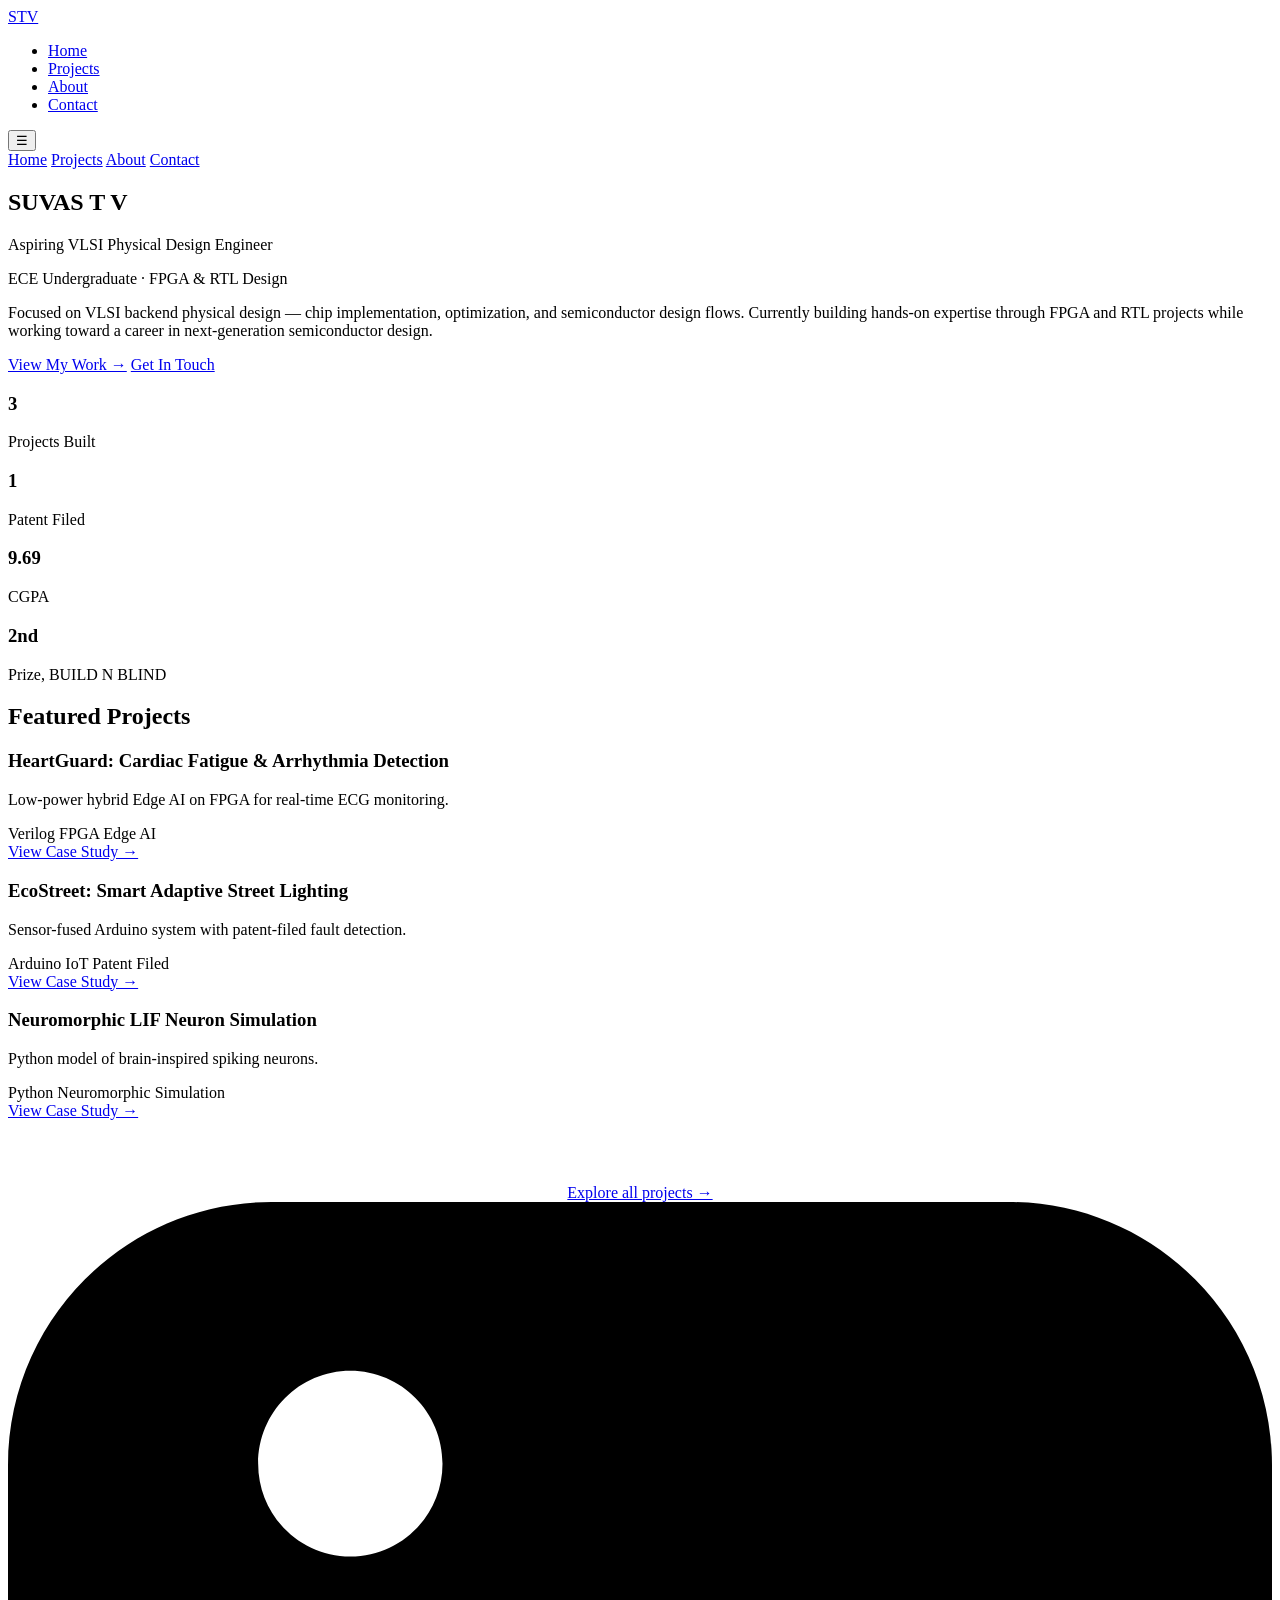
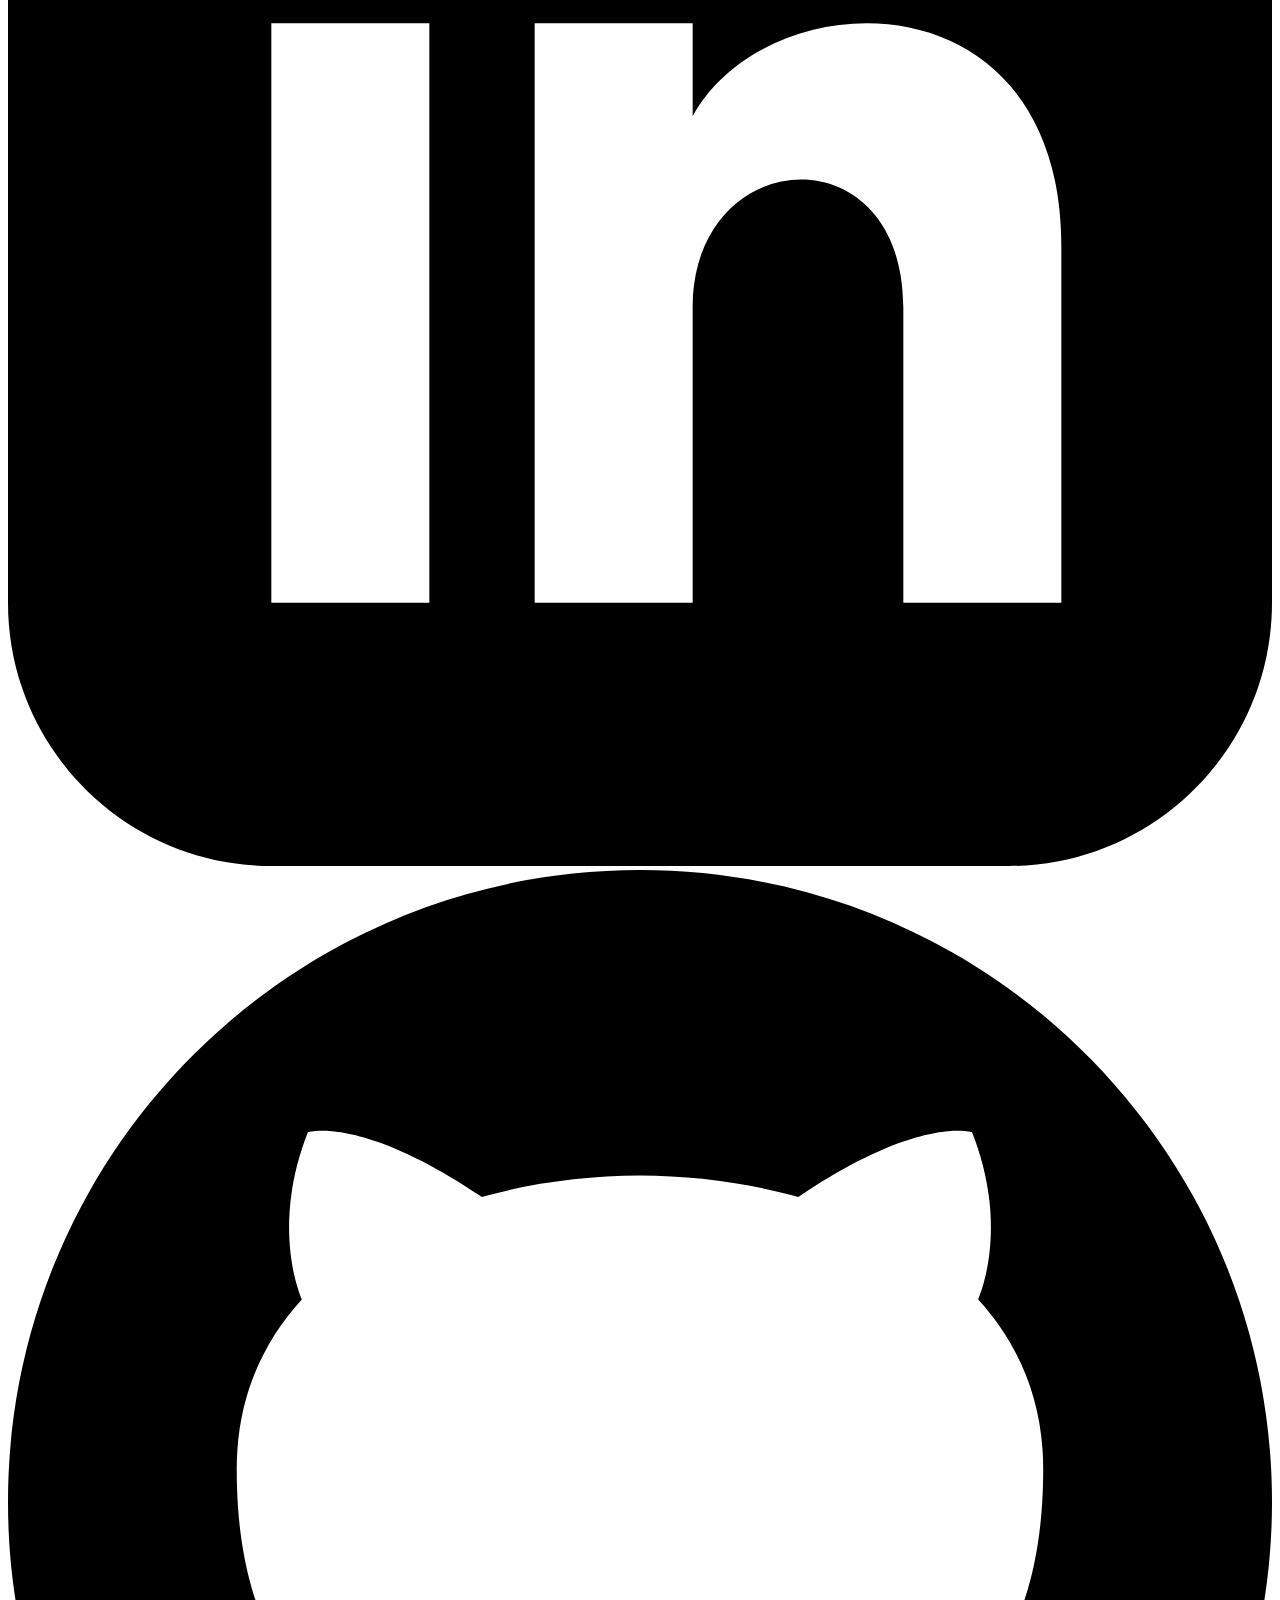
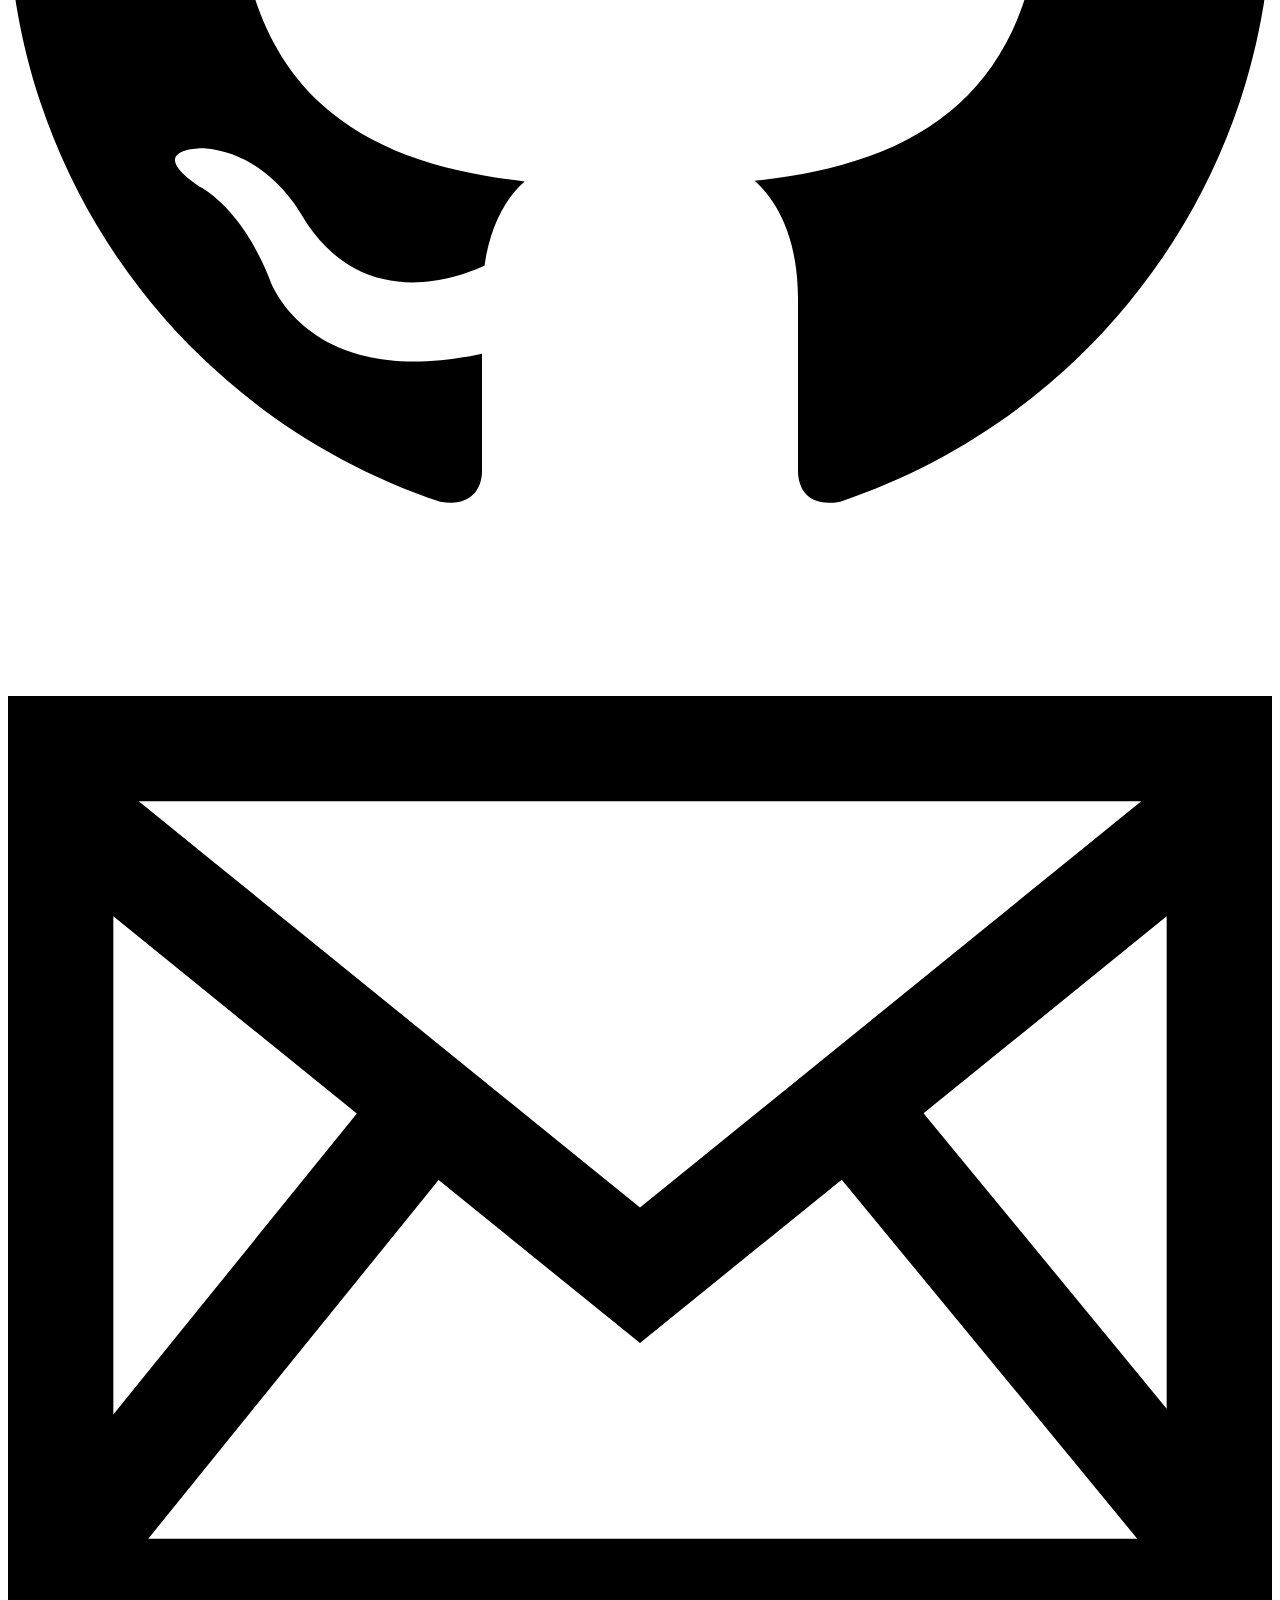
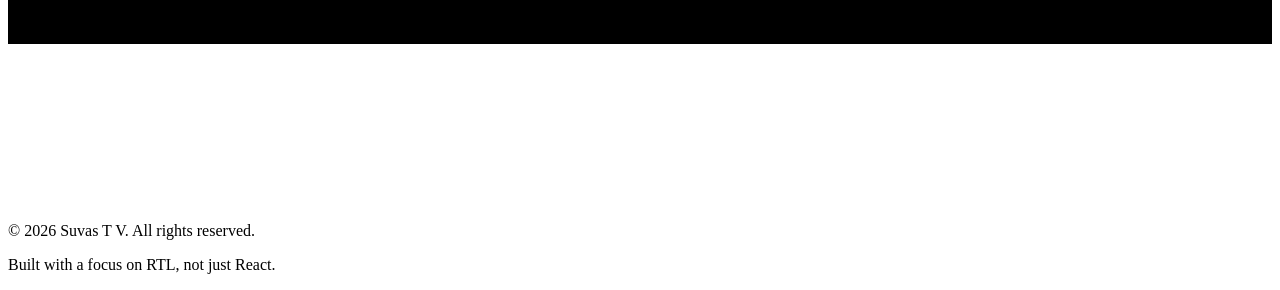
==== index.html @ 76080f71 "Rename eportfolio/index.html to index.html" ====
<!DOCTYPE html>
<html lang="en">
<head>
  <meta charset="UTF-8">
  <meta name="viewport" content="width=device-width, initial-scale=1.0">
  <title>Suvas T V | VLSI Physical Design & FPGA</title>
  <meta name="description" content="Portfolio of Suvas T V, an ECE Undergraduate specializing in VLSI Physical Design, FPGA, and Embedded Systems.">
  <link rel="stylesheet" href="style.css">
  <link rel="icon" type="image/svg+xml" href="data:image/svg+xml,<svg xmlns=%22http://www.w3.org/2000/svg%22 viewBox=%220 0 100 100%22><rect width=%22100%22 height=%22100%22 fill=%22%230a0e27%22/><text x=%2250%22 y=%2250%22 font-family=%22monospace%22 font-size=%2240%22 font-weight=%22bold%22 fill=%22%2300d4ff%22 text-anchor=%22middle%22 dominant-baseline=%22central%22>STV</text></svg>">
</head>
<body>

  <!-- Navbar -->
  <nav class="navbar">
    <div class="container nav-container">
      <a href="index.html" class="logo">STV</a>
      <ul class="nav-links">
        <li><a href="index.html" class="active">Home</a></li>
        <li><a href="projects.html">Projects</a></li>
        <li><a href="about.html">About</a></li>
        <li><a href="contact.html">Contact</a></li>
      </ul>
      <button class="hamburger" aria-label="Toggle menu">☰</button>
    </div>
  </nav>

  <!-- Mobile Menu -->
  <div class="mobile-menu">
    <div class="nav-links">
      <a href="index.html" class="active">Home</a>
      <a href="projects.html">Projects</a>
      <a href="about.html">About</a>
      <a href="contact.html">Contact</a>
    </div>
  </div>

  <!-- Hero Section -->
  <section class="hero">
    <div class="hero-bg"></div>
    <div class="container hero-content">
      <h1>SUVAS T V</h1>
      <p class="subtitle text-cyan mono">Aspiring VLSI Physical Design Engineer</p>
      <p class="tagline">ECE Undergraduate &middot; FPGA &amp; RTL Design</p>
      <p>Focused on VLSI backend physical design &mdash; chip implementation, optimization, and semiconductor design flows. Currently building hands-on expertise through FPGA and RTL projects while working toward a career in next-generation semiconductor design.</p>
      
      <div class="hero-actions">
        <a href="projects.html" class="btn btn-primary">View My Work &rarr;</a>
        <a href="contact.html" class="btn btn-secondary">Get In Touch</a>
      </div>
    </div>
  </section>

  <!-- Stats Strip -->
  <section class="stats-strip">
    <div class="container stats-grid">
      <div class="stat-item">
        <h3>3</h3>
        <p>Projects Built</p>
      </div>
      <div class="stat-item">
        <h3>1</h3>
        <p>Patent Filed</p>
      </div>
      <div class="stat-item">
        <h3>9.69</h3>
        <p>CGPA</p>
      </div>
      <div class="stat-item">
        <h3>2nd</h3>
        <p>Prize, BUILD N BLIND</p>
      </div>
    </div>
  </section>

  <!-- Featured Projects Section -->
  <section class="featured-projects">
    <div class="container">
      <div class="section-header">
        <h2>Featured Projects</h2>
      </div>
      
      <div class="card-grid">
        <!-- Project 1 -->
        <div class="card">
          <h3>HeartGuard: Cardiac Fatigue &amp; Arrhythmia Detection</h3>
          <p>Low-power hybrid Edge AI on FPGA for real-time ECG monitoring.</p>
          <div class="tech-tags">
            <span class="tag">Verilog</span>
            <span class="tag">FPGA</span>
            <span class="tag">Edge AI</span>
          </div>
          <a href="projects.html#heartguard" class="card-link">View Case Study &rarr;</a>
        </div>

        <!-- Project 2 -->
        <div class="card">
          <h3>EcoStreet: Smart Adaptive Street Lighting</h3>
          <p>Sensor-fused Arduino system with patent-filed fault detection.</p>
          <div class="tech-tags">
            <span class="tag">Arduino</span>
            <span class="tag">IoT</span>
            <span class="tag">Patent Filed</span>
          </div>
          <a href="projects.html#ecostreet" class="card-link">View Case Study &rarr;</a>
        </div>

        <!-- Project 3 -->
        <div class="card">
          <h3>Neuromorphic LIF Neuron Simulation</h3>
          <p>Python model of brain-inspired spiking neurons.</p>
          <div class="tech-tags">
            <span class="tag">Python</span>
            <span class="tag">Neuromorphic</span>
            <span class="tag">Simulation</span>
          </div>
          <a href="projects.html#neuromorphic-lif" class="card-link">View Case Study &rarr;</a>
        </div>
      </div>
      
      <div style="text-align: center; margin-top: 4rem;">
        <a href="projects.html" class="btn btn-secondary">Explore all projects &rarr;</a>
      </div>
    </div>
  </section>

  <!-- Footer -->
  <footer>
    <div class="container">
      <div class="footer-icons">
        <a href="https://linkedin.com/in/suvas-tv" target="_blank" rel="noopener noreferrer" aria-label="LinkedIn">
          <svg viewBox="0 0 24 24"><path d="M19 0h-14c-2.761 0-5 2.239-5 5v14c0 2.761 2.239 5 5 5h14c2.762 0 5-2.239 5-5v-14c0-2.761-2.238-5-5-5zm-11 19h-3v-11h3v11zm-1.5-12.268c-.966 0-1.75-.79-1.75-1.764s.784-1.764 1.75-1.764 1.75.79 1.75 1.764-.783 1.764-1.75 1.764zm13.5 12.268h-3v-5.604c0-3.368-4-3.113-4 0v5.604h-3v-11h3v1.765c1.396-2.586 7-2.777 7 2.476v6.759z"/></svg>
        </a>
        <a href="https://github.com/Suvas27" target="_blank" rel="noopener noreferrer" aria-label="GitHub">
          <svg viewBox="0 0 24 24"><path d="M12 0c-6.626 0-12 5.373-12 12 0 5.302 3.438 9.8 8.207 11.387.599.111.793-.261.793-.577v-2.234c-3.338.726-4.033-1.416-4.033-1.416-.546-1.387-1.333-1.756-1.333-1.756-1.089-.745.083-.729.083-.729 1.205.084 1.839 1.237 1.839 1.237 1.07 1.834 2.807 1.304 3.492.997.107-.775.418-1.305.762-1.604-2.665-.305-5.467-1.334-5.467-5.931 0-1.311.469-2.381 1.236-3.221-.124-.303-.535-1.524.117-3.176 0 0 1.008-.322 3.301 1.23.957-.266 1.983-.399 3.003-.404 1.02.005 2.047.138 3.006.404 2.291-1.552 3.297-1.23 3.297-1.23.653 1.653.242 2.874.118 3.176.77.84 1.235 1.911 1.235 3.221 0 4.609-2.807 5.624-5.479 5.921.43.372.823 1.102.823 2.222v3.293c0 .319.192.694.801.576 4.765-1.589 8.199-6.086 8.199-11.386 0-6.627-5.373-12-12-12z"/></svg>
        </a>
        <a href="mailto:tvsuvas@gmail.com" aria-label="Email">
          <svg viewBox="0 0 24 24"><path d="M0 3v18h24v-18h-24zm6.623 7.929l-4.623 5.712v-9.458l4.623 3.746zm-4.141-5.929h19.035l-9.517 7.713-9.518-7.713zm5.694 7.188l3.824 3.099 3.83-3.104 5.612 6.817h-18.779l5.513-6.812zm9.208-1.264l4.616-3.741v9.348l-4.616-5.607z"/></svg>
        </a>
      </div>
      <p>&copy; 2026 Suvas T V. All rights reserved.</p>
      <p class="footer-tagline">Built with a focus on RTL, not just React.</p>
    </div>
  </footer>

  <script src="script.js"></script>
</body>
</html>
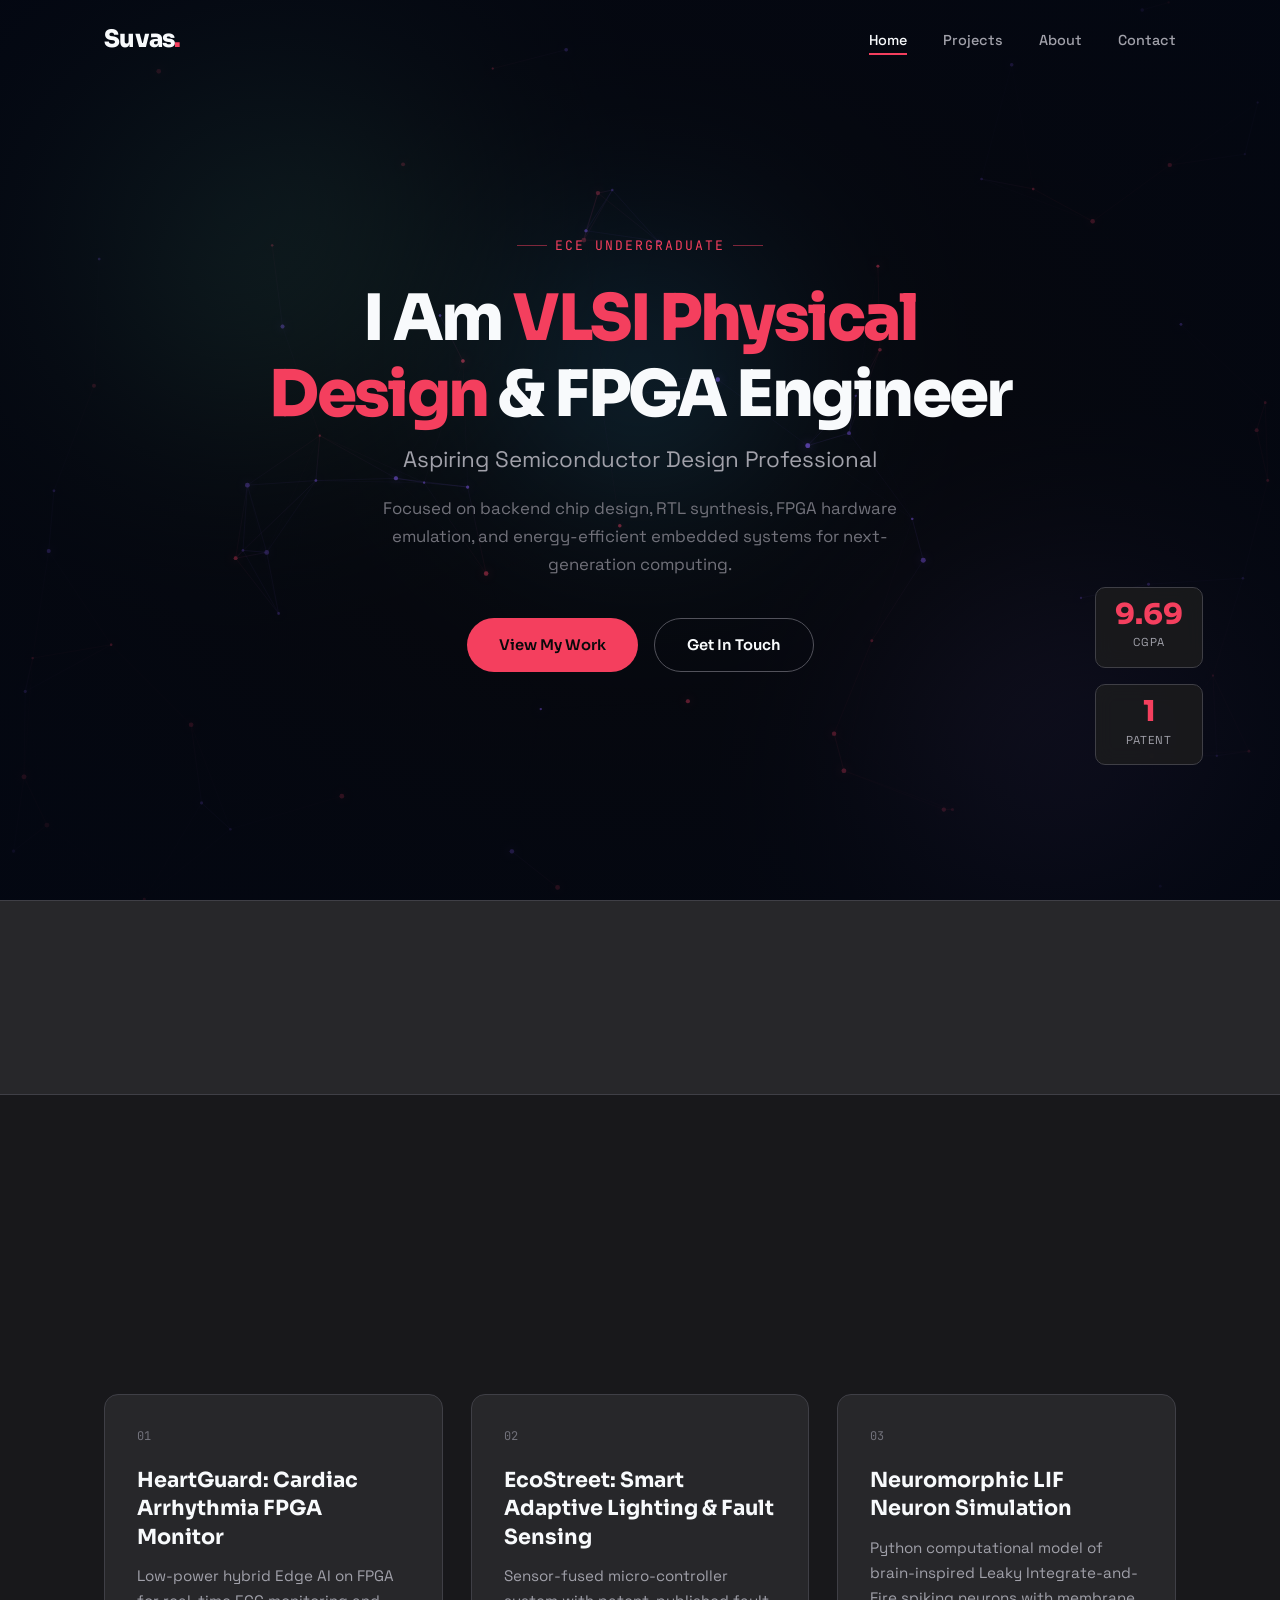
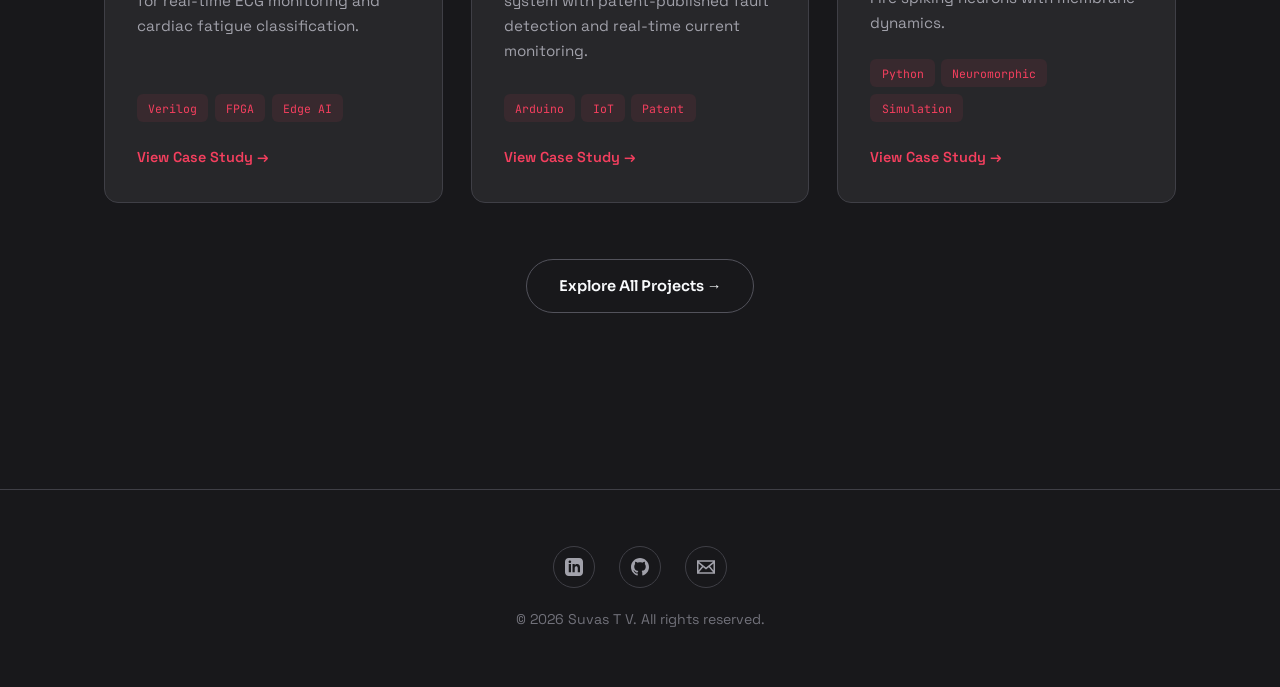
==== commit 1f3e8125: "Add files via upload" ====
--- a/index.html
+++ b/index.html
@@ -3,17 +3,17 @@
 <head>
   <meta charset="UTF-8">
   <meta name="viewport" content="width=device-width, initial-scale=1.0">
-  <title>Suvas T V | VLSI Physical Design & FPGA</title>
-  <meta name="description" content="Portfolio of Suvas T V, an ECE Undergraduate specializing in VLSI Physical Design, FPGA, and Embedded Systems.">
+  <title>Suvas T V | VLSI Physical Design &amp; FPGA Engineer</title>
+  <meta name="description" content="Portfolio of Suvas T V — ECE Undergraduate specializing in VLSI Physical Design, FPGA Emulation, RTL Synthesis, and Embedded Systems.">
   <link rel="stylesheet" href="style.css">
-  <link rel="icon" type="image/svg+xml" href="data:image/svg+xml,<svg xmlns=%22http://www.w3.org/2000/svg%22 viewBox=%220 0 100 100%22><rect width=%22100%22 height=%22100%22 fill=%22%230a0e27%22/><text x=%2250%22 y=%2250%22 font-family=%22monospace%22 font-size=%2240%22 font-weight=%22bold%22 fill=%22%2300d4ff%22 text-anchor=%22middle%22 dominant-baseline=%22central%22>STV</text></svg>">
+  <link rel="icon" type="image/svg+xml" href="data:image/svg+xml,<svg xmlns=%22http://www.w3.org/2000/svg%22 viewBox=%220 0 100 100%22><rect width=%22100%22 height=%22100%22 rx=%2216%22 fill=%22%23030712%22/><text x=%2250%22 y=%2253%22 font-family=%22sans-serif%22 font-size=%2236%22 font-weight=%22800%22 fill=%22%236ee7b7%22 text-anchor=%22middle%22 dominant-baseline=%22central%22>STV</text></svg>">
 </head>
 <body>
 
   <!-- Navbar -->
   <nav class="navbar">
     <div class="container nav-container">
-      <a href="index.html" class="logo">STV</a>
+      <a href="index.html" class="logo">Suvas<em>.</em></a>
       <ul class="nav-links">
         <li><a href="index.html" class="active">Home</a></li>
         <li><a href="projects.html">Projects</a></li>
@@ -36,89 +36,111 @@
 
   <!-- Hero Section -->
   <section class="hero">
-    <div class="hero-bg"></div>
-    <div class="container hero-content">
-      <h1>SUVAS T V</h1>
-      <p class="subtitle text-cyan mono">Aspiring VLSI Physical Design Engineer</p>
-      <p class="tagline">ECE Undergraduate &middot; FPGA &amp; RTL Design</p>
-      <p>Focused on VLSI backend physical design &mdash; chip implementation, optimization, and semiconductor design flows. Currently building hands-on expertise through FPGA and RTL projects while working toward a career in next-generation semiconductor design.</p>
-      
+    <canvas id="particle-canvas"></canvas>
+    <div class="aurora-blob aurora-blob--1"></div>
+    <div class="aurora-blob aurora-blob--2"></div>
+    <div class="aurora-blob aurora-blob--3"></div>
+    <div class="hero-overlay"></div>
+
+    <div class="hero-content">
+      <div class="hero-label">ECE Undergraduate</div>
+      <h1>I Am <span class="highlight">VLSI Physical Design</span> &amp; FPGA Engineer</h1>
+      <p class="subtitle">Aspiring Semiconductor Design Professional</p>
+      <p class="desc">
+        Focused on backend chip design, RTL synthesis, FPGA hardware emulation, and energy-efficient embedded systems for next-generation computing.
+      </p>
       <div class="hero-actions">
-        <a href="projects.html" class="btn btn-primary">View My Work &rarr;</a>
+        <a href="projects.html" class="btn btn-primary">View My Work</a>
         <a href="contact.html" class="btn btn-secondary">Get In Touch</a>
+      </div>
+    </div>
+
+    <!-- Floating Stats Badges -->
+    <div class="hero-floating-stats">
+      <div class="floating-badge">
+        <span class="num">9.69</span>
+        <span class="label">CGPA</span>
+      </div>
+      <div class="floating-badge">
+        <span class="num">1</span>
+        <span class="label">Patent</span>
       </div>
     </div>
   </section>
 
   <!-- Stats Strip -->
   <section class="stats-strip">
-    <div class="container stats-grid">
-      <div class="stat-item">
-        <h3>3</h3>
-        <p>Projects Built</p>
-      </div>
-      <div class="stat-item">
-        <h3>1</h3>
-        <p>Patent Filed</p>
-      </div>
-      <div class="stat-item">
-        <h3>9.69</h3>
-        <p>CGPA</p>
-      </div>
-      <div class="stat-item">
-        <h3>2nd</h3>
-        <p>Prize, BUILD N BLIND</p>
+    <div class="container">
+      <div class="stats-grid">
+        <div class="stat-item reveal">
+          <h3>3</h3>
+          <p>Projects Built</p>
+        </div>
+        <div class="stat-item reveal reveal-delay-1">
+          <h3>1</h3>
+          <p>Patent Published</p>
+        </div>
+        <div class="stat-item reveal reveal-delay-2">
+          <h3>9.69</h3>
+          <p>Academic CGPA</p>
+        </div>
+        <div class="stat-item reveal reveal-delay-3">
+          <h3>2nd</h3>
+          <p>BUILD N BLIND Prize</p>
+        </div>
       </div>
     </div>
   </section>
 
-  <!-- Featured Projects Section -->
+  <!-- Featured Projects -->
   <section class="featured-projects">
     <div class="container">
-      <div class="section-header">
-        <h2>Featured Projects</h2>
+      <div class="section-header reveal">
+        <span class="section-label">Portfolio</span>
+        <h2>Featured <em>Projects</em></h2>
+        <p>Engineering work spanning FPGA acceleration, embedded IoT, and computational neuroscience.</p>
       </div>
-      
+
       <div class="card-grid">
-        <!-- Project 1 -->
-        <div class="card">
-          <h3>HeartGuard: Cardiac Fatigue &amp; Arrhythmia Detection</h3>
-          <p>Low-power hybrid Edge AI on FPGA for real-time ECG monitoring.</p>
+        <div class="card reveal">
+          <span class="card-number">01</span>
+          <h3>HeartGuard: Cardiac Arrhythmia FPGA Monitor</h3>
+          <p>Low-power hybrid Edge AI on FPGA for real-time ECG monitoring and cardiac fatigue classification.</p>
           <div class="tech-tags">
             <span class="tag">Verilog</span>
             <span class="tag">FPGA</span>
             <span class="tag">Edge AI</span>
           </div>
-          <a href="projects.html#heartguard" class="card-link">View Case Study &rarr;</a>
+          <a href="projects.html#heartguard" class="card-link">View Case Study →</a>
         </div>
 
-        <!-- Project 2 -->
-        <div class="card">
-          <h3>EcoStreet: Smart Adaptive Street Lighting</h3>
-          <p>Sensor-fused Arduino system with patent-filed fault detection.</p>
+        <div class="card reveal reveal-delay-1">
+          <span class="card-number">02</span>
+          <h3>EcoStreet: Smart Adaptive Lighting &amp; Fault Sensing</h3>
+          <p>Sensor-fused micro-controller system with patent-published fault detection and real-time current monitoring.</p>
           <div class="tech-tags">
             <span class="tag">Arduino</span>
             <span class="tag">IoT</span>
-            <span class="tag">Patent Filed</span>
+            <span class="tag">Patent</span>
           </div>
-          <a href="projects.html#ecostreet" class="card-link">View Case Study &rarr;</a>
+          <a href="projects.html#ecostreet" class="card-link">View Case Study →</a>
         </div>
 
-        <!-- Project 3 -->
-        <div class="card">
+        <div class="card reveal reveal-delay-2">
+          <span class="card-number">03</span>
           <h3>Neuromorphic LIF Neuron Simulation</h3>
-          <p>Python model of brain-inspired spiking neurons.</p>
+          <p>Python computational model of brain-inspired Leaky Integrate-and-Fire spiking neurons with membrane dynamics.</p>
           <div class="tech-tags">
             <span class="tag">Python</span>
             <span class="tag">Neuromorphic</span>
             <span class="tag">Simulation</span>
           </div>
-          <a href="projects.html#neuromorphic-lif" class="card-link">View Case Study &rarr;</a>
+          <a href="projects.html#neuromorphic-lif" class="card-link">View Case Study →</a>
         </div>
       </div>
-      
-      <div style="text-align: center; margin-top: 4rem;">
-        <a href="projects.html" class="btn btn-secondary">Explore all projects &rarr;</a>
+
+      <div style="text-align: center; margin-top: 3.5rem;" class="reveal">
+        <a href="projects.html" class="btn btn-secondary">Explore All Projects →</a>
       </div>
     </div>
   </section>
@@ -138,7 +160,6 @@
         </a>
       </div>
       <p>&copy; 2026 Suvas T V. All rights reserved.</p>
-      <p class="footer-tagline">Built with a focus on RTL, not just React.</p>
     </div>
   </footer>
 
--- a/style.css
+++ b/style.css
@@ -0,0 +1,1183 @@
+@import url('https://fonts.googleapis.com/css2?family=Sora:wght@300;400;500;600;700;800&family=Space+Grotesk:wght@400;500;600;700&family=JetBrains+Mono:wght@400;500&display=swap');
+
+/* ==========================================================================
+   SUVAS T V — PROFESSIONAL PORTFOLIO DESIGN SYSTEM
+   Graphite & Crimson — Rose + Violet on Deep Zinc
+   ========================================================================== */
+
+:root {
+  --bg-deep: #09090b;
+  --bg-primary: #18181b;
+  --bg-secondary: #27272a;
+  --bg-card: #27272a;
+  --bg-card-hover: #3f3f46;
+
+  --accent: #f43f5e;
+  --accent-hover: #fb7185;
+  --accent-glow: rgba(244, 63, 94, 0.30);
+  --accent-subtle: rgba(244, 63, 94, 0.08);
+  --teal: #8b5cf6;
+  --teal-glow: rgba(139, 92, 246, 0.25);
+
+  --text-primary: #f8fafc;
+  --text-secondary: #a1a1aa;
+  --text-muted: #71717a;
+  --border: #3f3f46;
+  --border-hover: #52525b;
+
+  --font-heading: 'Sora', sans-serif;
+  --font-body: 'Space Grotesk', sans-serif;
+  --font-mono: 'JetBrains Mono', monospace;
+
+  --ease-out-expo: cubic-bezier(0.16, 1, 0.3, 1);
+  --transition-fast: 0.2s var(--ease-out-expo);
+  --transition-med: 0.4s var(--ease-out-expo);
+  --transition-slow: 0.6s var(--ease-out-expo);
+}
+
+/* === RESET === */
+*, *::before, *::after {
+  box-sizing: border-box;
+  margin: 0;
+  padding: 0;
+}
+
+html {
+  scroll-behavior: smooth;
+}
+
+body {
+  background: var(--bg-primary);
+  color: var(--text-primary);
+  font-family: var(--font-body);
+  line-height: 1.65;
+  overflow-x: hidden;
+  -webkit-font-smoothing: antialiased;
+}
+
+h1, h2, h3, h4, h5, h6 {
+  font-family: var(--font-heading);
+  font-weight: 700;
+  line-height: 1.2;
+  color: var(--text-primary);
+}
+
+a {
+  color: var(--accent);
+  text-decoration: none;
+  transition: color var(--transition-fast);
+}
+
+a:hover {
+  color: var(--accent-hover);
+}
+
+img {
+  max-width: 100%;
+  display: block;
+}
+
+/* === LAYOUT === */
+.container {
+  max-width: 1120px;
+  margin: 0 auto;
+  padding: 0 1.5rem;
+}
+
+section {
+  padding: 6rem 0;
+}
+
+/* === SCROLL REVEAL ANIMATIONS === */
+.reveal {
+  opacity: 0;
+  transform: translateY(40px);
+  transition: opacity 0.7s var(--ease-out-expo), transform 0.7s var(--ease-out-expo);
+}
+
+.reveal.visible {
+  opacity: 1;
+  transform: translateY(0);
+}
+
+.reveal-delay-1 { transition-delay: 0.1s; }
+.reveal-delay-2 { transition-delay: 0.2s; }
+.reveal-delay-3 { transition-delay: 0.3s; }
+.reveal-delay-4 { transition-delay: 0.4s; }
+
+/* === NAVBAR === */
+.navbar {
+  position: fixed;
+  top: 0;
+  width: 100%;
+  z-index: 1000;
+  padding: 1.25rem 0;
+  background: transparent;
+  transition: all var(--transition-med);
+}
+
+.navbar.scrolled {
+  padding: 0.85rem 0;
+  background: rgba(13, 13, 13, 0.92);
+  backdrop-filter: blur(20px);
+  -webkit-backdrop-filter: blur(20px);
+  border-bottom: 1px solid var(--border);
+}
+
+.nav-container {
+  display: flex;
+  justify-content: space-between;
+  align-items: center;
+}
+
+.logo {
+  font-family: var(--font-heading);
+  font-size: 1.5rem;
+  font-weight: 800;
+  color: var(--text-primary);
+  letter-spacing: -0.03em;
+}
+
+.logo em {
+  color: var(--accent);
+  font-style: normal;
+}
+
+.nav-links {
+  display: flex;
+  gap: 2.25rem;
+  list-style: none;
+  align-items: center;
+}
+
+.nav-links a {
+  color: var(--text-secondary);
+  font-size: 0.9rem;
+  font-weight: 500;
+  position: relative;
+  padding: 0.3rem 0;
+  transition: color var(--transition-fast);
+}
+
+.nav-links a::after {
+  content: '';
+  position: absolute;
+  bottom: -2px;
+  left: 0;
+  width: 0;
+  height: 2px;
+  background: var(--accent);
+  transition: width var(--transition-med);
+}
+
+.nav-links a:hover,
+.nav-links a.active {
+  color: var(--text-primary);
+}
+
+.nav-links a:hover::after,
+.nav-links a.active::after {
+  width: 100%;
+}
+
+.hamburger {
+  display: none;
+  cursor: pointer;
+  background: none;
+  border: 1px solid var(--border);
+  color: var(--text-primary);
+  font-size: 1.4rem;
+  padding: 0.35rem 0.7rem;
+  border-radius: 6px;
+}
+
+/* === HERO === */
+.hero {
+  position: relative;
+  min-height: 100vh;
+  display: flex;
+  align-items: center;
+  justify-content: center;
+  text-align: center;
+  overflow: hidden;
+  background: var(--bg-deep);
+}
+
+#particle-canvas {
+  position: absolute;
+  top: 0;
+  left: 0;
+  width: 100%;
+  height: 100%;
+  z-index: 0;
+}
+
+/* Aurora gradient blobs */
+.aurora-blob {
+  position: absolute;
+  border-radius: 50%;
+  filter: blur(100px);
+  opacity: 0.35;
+  z-index: 0;
+  pointer-events: none;
+}
+
+.aurora-blob--1 {
+  width: 600px;
+  height: 600px;
+  background: radial-gradient(circle, #6ee7b7, transparent 70%);
+  top: -10%;
+  left: -5%;
+  animation: auroraFloat1 12s ease-in-out infinite alternate;
+}
+
+.aurora-blob--2 {
+  width: 500px;
+  height: 500px;
+  background: radial-gradient(circle, #c084fc, transparent 70%);
+  bottom: -15%;
+  right: -5%;
+  animation: auroraFloat2 14s ease-in-out infinite alternate;
+}
+
+.aurora-blob--3 {
+  width: 400px;
+  height: 400px;
+  background: radial-gradient(circle, #38bdf8, transparent 70%);
+  top: 40%;
+  left: 50%;
+  transform: translate(-50%, -50%);
+  animation: auroraFloat3 10s ease-in-out infinite alternate;
+}
+
+@keyframes auroraFloat1 {
+  0% { transform: translate(0, 0) scale(1); opacity: 0.3; }
+  50% { transform: translate(80px, 40px) scale(1.15); opacity: 0.45; }
+  100% { transform: translate(-30px, 80px) scale(0.95); opacity: 0.25; }
+}
+
+@keyframes auroraFloat2 {
+  0% { transform: translate(0, 0) scale(1); opacity: 0.25; }
+  50% { transform: translate(-60px, -50px) scale(1.2); opacity: 0.4; }
+  100% { transform: translate(40px, -20px) scale(0.9); opacity: 0.3; }
+}
+
+@keyframes auroraFloat3 {
+  0% { transform: translate(-50%, -50%) scale(1); opacity: 0.2; }
+  50% { transform: translate(-40%, -60%) scale(1.3); opacity: 0.35; }
+  100% { transform: translate(-60%, -45%) scale(0.85); opacity: 0.15; }
+}
+
+.hero-overlay {
+  position: absolute;
+  inset: 0;
+  background: radial-gradient(ellipse at center, rgba(3,7,18,0.2) 0%, rgba(3,7,18,0.75) 65%, rgba(3,7,18,0.95) 100%);
+  z-index: 1;
+}
+
+.hero-content {
+  position: relative;
+  z-index: 2;
+  max-width: 760px;
+}
+
+.hero-label {
+  display: inline-flex;
+  align-items: center;
+  gap: 0.5rem;
+  font-family: var(--font-mono);
+  font-size: 0.82rem;
+  color: var(--accent);
+  text-transform: uppercase;
+  letter-spacing: 2px;
+  margin-bottom: 1.5rem;
+  opacity: 0;
+  animation: fadeInUp 0.8s var(--ease-out-expo) 0.3s forwards;
+}
+
+.hero-label::before,
+.hero-label::after {
+  content: '';
+  width: 30px;
+  height: 1px;
+  background: var(--accent);
+  opacity: 0.5;
+}
+
+.hero h1 {
+  font-size: 4rem;
+  font-weight: 800;
+  letter-spacing: -0.04em;
+  margin-bottom: 0.5rem;
+  opacity: 0;
+  animation: fadeInUp 0.8s var(--ease-out-expo) 0.5s forwards;
+}
+
+.hero h1 .highlight {
+  color: var(--accent);
+}
+
+.hero .subtitle {
+  font-size: 1.4rem;
+  color: var(--text-secondary);
+  font-weight: 400;
+  margin-bottom: 1rem;
+  opacity: 0;
+  animation: fadeInUp 0.8s var(--ease-out-expo) 0.65s forwards;
+}
+
+.hero .desc {
+  font-size: 1.05rem;
+  color: var(--text-muted);
+  max-width: 580px;
+  margin: 0 auto 2.5rem;
+  opacity: 0;
+  animation: fadeInUp 0.8s var(--ease-out-expo) 0.8s forwards;
+}
+
+.hero-actions {
+  display: flex;
+  gap: 1rem;
+  justify-content: center;
+  flex-wrap: wrap;
+  opacity: 0;
+  animation: fadeInUp 0.8s var(--ease-out-expo) 0.95s forwards;
+}
+
+@keyframes fadeInUp {
+  from { opacity: 0; transform: translateY(30px); }
+  to { opacity: 1; transform: translateY(0); }
+}
+
+/* Hero floating badge decoration */
+.hero-floating-stats {
+  position: absolute;
+  z-index: 2;
+  display: flex;
+  flex-direction: column;
+  gap: 1rem;
+  right: 6%;
+  bottom: 15%;
+  opacity: 0;
+  animation: fadeInUp 0.8s var(--ease-out-expo) 1.2s forwards;
+}
+
+.floating-badge {
+  background: rgba(30, 30, 30, 0.75);
+  backdrop-filter: blur(10px);
+  border: 1px solid var(--border);
+  border-radius: 10px;
+  padding: 0.75rem 1.2rem;
+  text-align: center;
+  min-width: 100px;
+}
+
+.floating-badge .num {
+  font-family: var(--font-heading);
+  font-size: 1.8rem;
+  font-weight: 800;
+  color: var(--accent);
+  display: block;
+  line-height: 1;
+}
+
+.floating-badge .label {
+  font-size: 0.72rem;
+  color: var(--text-secondary);
+  text-transform: uppercase;
+  letter-spacing: 1px;
+}
+
+/* === BUTTONS === */
+.btn {
+  display: inline-flex;
+  align-items: center;
+  justify-content: center;
+  gap: 0.5rem;
+  padding: 0.85rem 2rem;
+  font-family: var(--font-heading);
+  font-size: 0.92rem;
+  font-weight: 600;
+  border-radius: 50px;
+  cursor: pointer;
+  transition: all var(--transition-fast);
+  border: none;
+}
+
+.btn-primary {
+  background: var(--accent);
+  color: var(--bg-deep);
+}
+
+.btn-primary:hover {
+  background: var(--accent-hover);
+  color: var(--bg-deep);
+  transform: translateY(-2px);
+  box-shadow: 0 10px 30px var(--accent-glow);
+}
+
+.btn-secondary {
+  background: transparent;
+  color: var(--text-primary);
+  border: 1.5px solid var(--border-hover);
+}
+
+.btn-secondary:hover {
+  border-color: var(--accent);
+  color: var(--accent);
+  transform: translateY(-2px);
+}
+
+/* === STATS STRIP === */
+.stats-strip {
+  background: var(--bg-secondary);
+  border-top: 1px solid var(--border);
+  border-bottom: 1px solid var(--border);
+  padding: 3.5rem 0;
+}
+
+.stats-grid {
+  display: grid;
+  grid-template-columns: repeat(4, 1fr);
+  gap: 2rem;
+}
+
+.stat-item {
+  text-align: center;
+  position: relative;
+}
+
+.stat-item::after {
+  content: '';
+  position: absolute;
+  right: 0;
+  top: 15%;
+  height: 70%;
+  width: 1px;
+  background: var(--border);
+}
+
+.stat-item:last-child::after {
+  display: none;
+}
+
+.stat-item h3 {
+  font-size: 2.8rem;
+  font-weight: 800;
+  color: var(--accent);
+  letter-spacing: -0.03em;
+}
+
+.stat-item p {
+  font-size: 0.88rem;
+  color: var(--text-secondary);
+  margin-top: 0.25rem;
+}
+
+/* === SECTION HEADERS === */
+.section-header {
+  margin-bottom: 3.5rem;
+}
+
+.section-label {
+  font-family: var(--font-mono);
+  font-size: 0.82rem;
+  color: var(--accent);
+  text-transform: uppercase;
+  letter-spacing: 2px;
+  margin-bottom: 0.75rem;
+  display: block;
+}
+
+.section-header h2 {
+  font-size: 2.5rem;
+  margin-bottom: 0.6rem;
+}
+
+.section-header h1 {
+  font-size: 3rem;
+  margin-bottom: 0.6rem;
+  letter-spacing: -0.03em;
+}
+
+.section-header h1 em {
+  font-style: normal;
+  color: var(--accent);
+}
+
+.section-header .subtitle {
+  color: var(--text-secondary);
+  font-size: 1.05rem;
+  max-width: 700px;
+}
+
+section.section-header {
+  padding-top: 8rem;
+  padding-bottom: 2rem;
+}
+
+.section-header h2 em {
+  font-style: normal;
+  color: var(--accent);
+}
+
+.section-header p {
+  color: var(--text-secondary);
+  font-size: 1.05rem;
+  max-width: 580px;
+}
+
+/* === PROJECT CARDS === */
+.card-grid {
+  display: grid;
+  grid-template-columns: repeat(auto-fit, minmax(330px, 1fr));
+  gap: 1.75rem;
+}
+
+.card {
+  background: var(--bg-card);
+  border: 1px solid var(--border);
+  border-radius: 14px;
+  padding: 2rem;
+  display: flex;
+  flex-direction: column;
+  transition: all var(--transition-med);
+  position: relative;
+  overflow: hidden;
+}
+
+.card::before {
+  content: '';
+  position: absolute;
+  top: 0;
+  left: 0;
+  right: 0;
+  height: 3px;
+  background: linear-gradient(90deg, var(--accent), var(--teal));
+  transform: scaleX(0);
+  transform-origin: left;
+  transition: transform var(--transition-med);
+}
+
+.card:hover {
+  transform: translateY(-6px);
+  background: var(--bg-card-hover);
+  border-color: var(--border-hover);
+  box-shadow: 0 20px 50px -15px rgba(0, 0, 0, 0.6);
+}
+
+.card:hover::before {
+  transform: scaleX(1);
+}
+
+.card-number {
+  font-family: var(--font-mono);
+  font-size: 0.75rem;
+  color: var(--text-muted);
+  margin-bottom: 1.25rem;
+}
+
+.card h3 {
+  font-size: 1.3rem;
+  margin-bottom: 0.75rem;
+  line-height: 1.35;
+}
+
+.card p {
+  color: var(--text-secondary);
+  font-size: 0.95rem;
+  margin-bottom: 1.5rem;
+  flex-grow: 1;
+}
+
+.tech-tags {
+  display: flex;
+  flex-wrap: wrap;
+  gap: 0.4rem;
+  margin-bottom: 1.5rem;
+}
+
+.tag {
+  font-family: var(--font-mono);
+  font-size: 0.72rem;
+  background: var(--accent-subtle);
+  color: var(--accent);
+  padding: 0.3rem 0.7rem;
+  border-radius: 6px;
+}
+
+.card-link {
+  font-weight: 600;
+  font-size: 0.9rem;
+  display: inline-flex;
+  align-items: center;
+  gap: 0.4rem;
+  transition: gap var(--transition-fast);
+}
+
+.card-link:hover {
+  gap: 0.65rem;
+}
+
+/* === PROJECT CASE STUDY === */
+.project-case-study {
+  padding: 0 0 2rem;
+  position: relative;
+}
+
+.project-case-study > .container {
+  background: var(--bg-card);
+  border: 1px solid var(--border);
+  border-radius: 16px;
+  padding: 3rem;
+}
+
+.project-case-study .status-badge {
+  display: inline-flex;
+  align-items: center;
+  gap: 0.4rem;
+  font-size: 0.82rem;
+  font-weight: 500;
+  padding: 0.35rem 0.85rem;
+  border-radius: 20px;
+  background: var(--accent-subtle);
+  color: var(--teal);
+  margin-bottom: 1.25rem;
+}
+
+.project-case-study h2 {
+  font-size: 2.1rem;
+  margin-bottom: 0.4rem;
+}
+
+.project-case-study .subtitle {
+  font-size: 1.1rem;
+  color: var(--accent);
+  margin-bottom: 2rem;
+  font-weight: 500;
+}
+
+.project-content {
+  display: grid;
+  grid-template-columns: 5fr 3fr;
+  gap: 3rem;
+}
+
+.project-text h3 {
+  font-size: 1.15rem;
+  margin-bottom: 0.85rem;
+  padding-bottom: 0.5rem;
+  border-bottom: 1px solid var(--border);
+}
+
+.project-text p {
+  color: var(--text-secondary);
+  margin-bottom: 1.5rem;
+}
+
+.project-text ul {
+  list-style: none;
+  margin-bottom: 2rem;
+}
+
+.project-text ul li {
+  position: relative;
+  padding-left: 1.5rem;
+  margin-bottom: 0.75rem;
+  color: var(--text-secondary);
+}
+
+.project-text ul li::before {
+  content: '→';
+  position: absolute;
+  left: 0;
+  color: var(--accent);
+}
+
+.stat-grid-small {
+  display: grid;
+  grid-template-columns: 1fr 1fr;
+  gap: 0.75rem;
+  margin-bottom: 1.5rem;
+}
+
+.stat-box {
+  background: var(--bg-secondary);
+  border: 1px solid var(--border);
+  border-radius: 10px;
+  padding: 1rem;
+  text-align: center;
+}
+
+.stat-box h4,
+.stat-box .stat-number {
+  font-size: 1.4rem;
+  color: var(--accent);
+  font-weight: 700;
+  font-family: var(--font-heading);
+  display: block;
+}
+
+.stat-box p,
+.stat-box .stat-label {
+  font-size: 0.72rem;
+  color: var(--text-muted);
+  text-transform: uppercase;
+  letter-spacing: 0.5px;
+  display: block;
+  margin-top: 0.2rem;
+}
+
+.tools-list {
+  background: var(--bg-secondary);
+  border: 1px solid var(--border);
+  border-radius: 10px;
+  padding: 1rem;
+  font-size: 0.88rem;
+  color: var(--text-secondary);
+  line-height: 1.8;
+}
+
+.patent-box {
+  background: var(--accent-subtle);
+  border: 1px solid var(--accent);
+  border-radius: 10px;
+  padding: 1.1rem 1.25rem;
+  margin-top: 1.25rem;
+  font-size: 0.92rem;
+}
+
+.project-actions {
+  display: flex;
+  gap: 0.75rem;
+  flex-wrap: wrap;
+}
+
+/* === ABOUT: TIMELINE === */
+.about-header {
+  padding-top: 8rem;
+}
+
+.about-header h1 {
+  font-size: 3rem;
+}
+
+.about-header p {
+  color: var(--text-secondary);
+  font-size: 1.08rem;
+  margin-bottom: 1rem;
+  max-width: 780px;
+  line-height: 1.75;
+}
+
+.timeline {
+  margin-top: 2.5rem;
+  border-left: 2px solid var(--border);
+  padding-left: 2rem;
+}
+
+.timeline-item {
+  position: relative;
+  margin-bottom: 2rem;
+  background: var(--bg-card);
+  border: 1px solid var(--border);
+  border-radius: 12px;
+  padding: 1.5rem;
+  transition: all var(--transition-med);
+}
+
+.timeline-item:hover {
+  border-color: var(--border-hover);
+  transform: translateX(4px);
+}
+
+.timeline-item::before {
+  content: '';
+  position: absolute;
+  left: -2.6rem;
+  top: 1.5rem;
+  width: 12px;
+  height: 12px;
+  border-radius: 50%;
+  background: var(--bg-primary);
+  border: 3px solid var(--accent);
+  box-shadow: 0 0 0 4px var(--accent-subtle);
+}
+
+.timeline-item .date,
+.timeline-item .timeline-date {
+  font-family: var(--font-mono);
+  font-size: 0.82rem;
+  color: var(--accent);
+  font-weight: 500;
+  margin-bottom: 0.3rem;
+}
+
+.timeline-item h4,
+.timeline-item h3 {
+  font-size: 1.15rem;
+  margin-bottom: 0.25rem;
+}
+
+.timeline-item p {
+  color: var(--text-secondary);
+  font-size: 0.95rem;
+}
+
+/* === SKILLS === */
+.skills-grid {
+  display: grid;
+  grid-template-columns: 1fr 1fr;
+  gap: 1.5rem;
+  margin-top: 2.5rem;
+}
+
+.skill-category {
+  background: var(--bg-card);
+  border: 1px solid var(--border);
+  border-radius: 14px;
+  padding: 2rem;
+}
+
+.skill-category h3 {
+  font-size: 1.15rem;
+  margin-bottom: 1.5rem;
+  padding-bottom: 0.5rem;
+  border-bottom: 1px solid var(--border);
+}
+
+.skill-item {
+  margin-bottom: 1.25rem;
+}
+
+.skill-info {
+  display: flex;
+  justify-content: space-between;
+  font-size: 0.88rem;
+  font-weight: 500;
+  margin-bottom: 0.45rem;
+}
+
+.skill-info span:last-child {
+  color: var(--text-muted);
+  font-family: var(--font-mono);
+  font-size: 0.82rem;
+}
+
+.skill-bar {
+  height: 6px;
+  background: var(--bg-secondary);
+  border-radius: 3px;
+  overflow: hidden;
+}
+
+.skill-fill {
+  height: 100%;
+  background: linear-gradient(90deg, var(--accent), var(--teal));
+  width: 0;
+  border-radius: 3px;
+  transition: width 1.2s var(--ease-out-expo);
+}
+
+/* === CONTACT === */
+.contact-container {
+  display: grid;
+  grid-template-columns: 1fr 1fr;
+  gap: 4rem;
+  padding-top: 8rem;
+}
+
+.contact-info h1 {
+  font-size: 3rem;
+  margin-bottom: 0.5rem;
+}
+
+.contact-info > p {
+  color: var(--text-secondary);
+  font-size: 1.1rem;
+  margin-bottom: 2.5rem;
+}
+
+.contact-list {
+  list-style: none;
+  margin-bottom: 2.5rem;
+}
+
+.contact-list li {
+  margin-bottom: 0.85rem;
+  display: flex;
+  align-items: center;
+  gap: 1rem;
+  font-size: 1rem;
+  padding: 0.85rem 1.25rem;
+  background: var(--bg-card);
+  border: 1px solid var(--border);
+  border-radius: 10px;
+  transition: all var(--transition-fast);
+}
+
+.contact-list li:hover {
+  border-color: var(--border-hover);
+}
+
+.contact-list li svg {
+  width: 20px;
+  height: 20px;
+  fill: var(--accent);
+  flex-shrink: 0;
+}
+
+.contact-list li a, .contact-list li span {
+  color: var(--text-primary);
+}
+
+.contact-form {
+  background: var(--bg-card);
+  border: 1px solid var(--border);
+  border-radius: 16px;
+  padding: 2.5rem;
+}
+
+.contact-form h3 {
+  margin-bottom: 1.75rem;
+}
+
+.form-group {
+  margin-bottom: 1.25rem;
+}
+
+.form-group label {
+  display: block;
+  font-size: 0.85rem;
+  font-weight: 600;
+  color: var(--text-secondary);
+  margin-bottom: 0.4rem;
+}
+
+.form-group input,
+.form-group textarea {
+  width: 100%;
+  padding: 0.8rem 1rem;
+  background: var(--bg-secondary);
+  border: 1px solid var(--border);
+  border-radius: 8px;
+  color: var(--text-primary);
+  font-family: var(--font-body);
+  font-size: 0.95rem;
+  transition: border-color var(--transition-fast), box-shadow var(--transition-fast);
+}
+
+.form-group input:focus,
+.form-group textarea:focus {
+  outline: none;
+  border-color: var(--accent);
+  box-shadow: 0 0 0 3px var(--accent-subtle);
+}
+
+.form-group textarea {
+  resize: vertical;
+  min-height: 120px;
+}
+
+.success-message {
+  display: none;
+  margin-top: 1rem;
+  padding: 1rem;
+  background: rgba(45, 212, 168, 0.08);
+  border: 1px solid var(--teal);
+  color: var(--teal);
+  border-radius: 8px;
+  font-size: 0.9rem;
+}
+
+.success-message.show {
+  display: block;
+}
+
+/* === MODAL === */
+.modal-overlay {
+  position: fixed;
+  inset: 0;
+  background: rgba(0, 0, 0, 0.88);
+  backdrop-filter: blur(10px);
+  z-index: 2000;
+  display: flex;
+  justify-content: center;
+  align-items: center;
+  opacity: 0;
+  visibility: hidden;
+  transition: all var(--transition-med);
+}
+
+.modal-overlay.active {
+  opacity: 1;
+  visibility: visible;
+}
+
+.modal-close {
+  position: absolute;
+  top: 1.5rem;
+  right: 1.5rem;
+  background: var(--bg-card);
+  border: 1px solid var(--border);
+  color: var(--text-primary);
+  font-size: 1.3rem;
+  width: 44px;
+  height: 44px;
+  border-radius: 50%;
+  cursor: pointer;
+  display: flex;
+  align-items: center;
+  justify-content: center;
+  transition: all var(--transition-fast);
+}
+
+.modal-close:hover {
+  border-color: var(--accent);
+  color: var(--accent);
+}
+
+.modal-content {
+  width: 90%;
+  max-width: 960px;
+}
+
+.modal-images {
+  display: flex;
+  overflow-x: auto;
+  gap: 2rem;
+  padding-bottom: 1rem;
+}
+
+.modal-image-container {
+  flex: 0 0 100%;
+  display: flex;
+  flex-direction: column;
+  align-items: center;
+}
+
+.modal-image-container img {
+  max-width: 100%;
+  max-height: 70vh;
+  object-fit: contain;
+  border-radius: 10px;
+  border: 1px solid var(--border);
+}
+
+.modal-caption {
+  margin-top: 1rem;
+  color: var(--text-secondary);
+  font-size: 0.88rem;
+  text-align: center;
+  background: var(--bg-card);
+  padding: 0.5rem 1.25rem;
+  border-radius: 20px;
+  border: 1px solid var(--border);
+}
+
+/* === FOOTER === */
+footer {
+  text-align: center;
+  padding: 3.5rem 0;
+  border-top: 1px solid var(--border);
+  margin-top: 5rem;
+}
+
+.footer-icons {
+  display: flex;
+  justify-content: center;
+  gap: 1.5rem;
+  margin-bottom: 1.25rem;
+}
+
+.footer-icons a {
+  width: 42px;
+  height: 42px;
+  display: flex;
+  align-items: center;
+  justify-content: center;
+  border: 1px solid var(--border);
+  border-radius: 50%;
+  transition: all var(--transition-fast);
+}
+
+.footer-icons a svg {
+  width: 18px;
+  height: 18px;
+  fill: var(--text-secondary);
+  transition: fill var(--transition-fast);
+}
+
+.footer-icons a:hover {
+  border-color: var(--accent);
+  transform: translateY(-3px);
+}
+
+.footer-icons a:hover svg {
+  fill: var(--accent);
+}
+
+footer p {
+  color: var(--text-muted);
+  font-size: 0.88rem;
+}
+
+/* === MOBILE MENU === */
+.mobile-menu {
+  position: fixed;
+  inset: 0;
+  background: var(--bg-deep);
+  z-index: 999;
+  display: flex;
+  flex-direction: column;
+  justify-content: center;
+  align-items: center;
+  opacity: 0;
+  visibility: hidden;
+  transition: all var(--transition-med);
+}
+
+.mobile-menu.open {
+  opacity: 1;
+  visibility: visible;
+}
+
+.mobile-menu .nav-links {
+  flex-direction: column;
+  text-align: center;
+  gap: 2.5rem;
+}
+
+.mobile-menu .nav-links a {
+  font-size: 1.5rem;
+}
+
+/* === RESPONSIVE === */
+@media (max-width: 1024px) {
+  .hero h1 { font-size: 3.2rem; }
+  .stats-grid { grid-template-columns: repeat(2, 1fr); }
+  .stat-item:nth-child(2)::after { display: none; }
+  .skills-grid { grid-template-columns: 1fr; }
+  .contact-container { grid-template-columns: 1fr; gap: 3rem; }
+  .hero-floating-stats { display: none; }
+}
+
+@media (max-width: 768px) {
+  .nav-links { display: none; }
+  .hamburger { display: block; z-index: 1001; }
+  .hero h1 { font-size: 2.5rem; }
+  .hero .subtitle { font-size: 1.15rem; }
+  .project-content { grid-template-columns: 1fr; }
+  .project-case-study { padding: 1.75rem; }
+  section { padding: 4rem 0; }
+  .section-header h2 { font-size: 2rem; }
+  .about-header h1 { font-size: 2.5rem; }
+}
+
+@media (max-width: 480px) {
+  .stats-grid { grid-template-columns: 1fr 1fr; }
+  .stat-item::after { display: none; }
+  .hero-actions { flex-direction: column; align-items: center; }
+  .btn { width: 100%; max-width: 280px; }
+  .hero h1 { font-size: 2rem; }
+}
